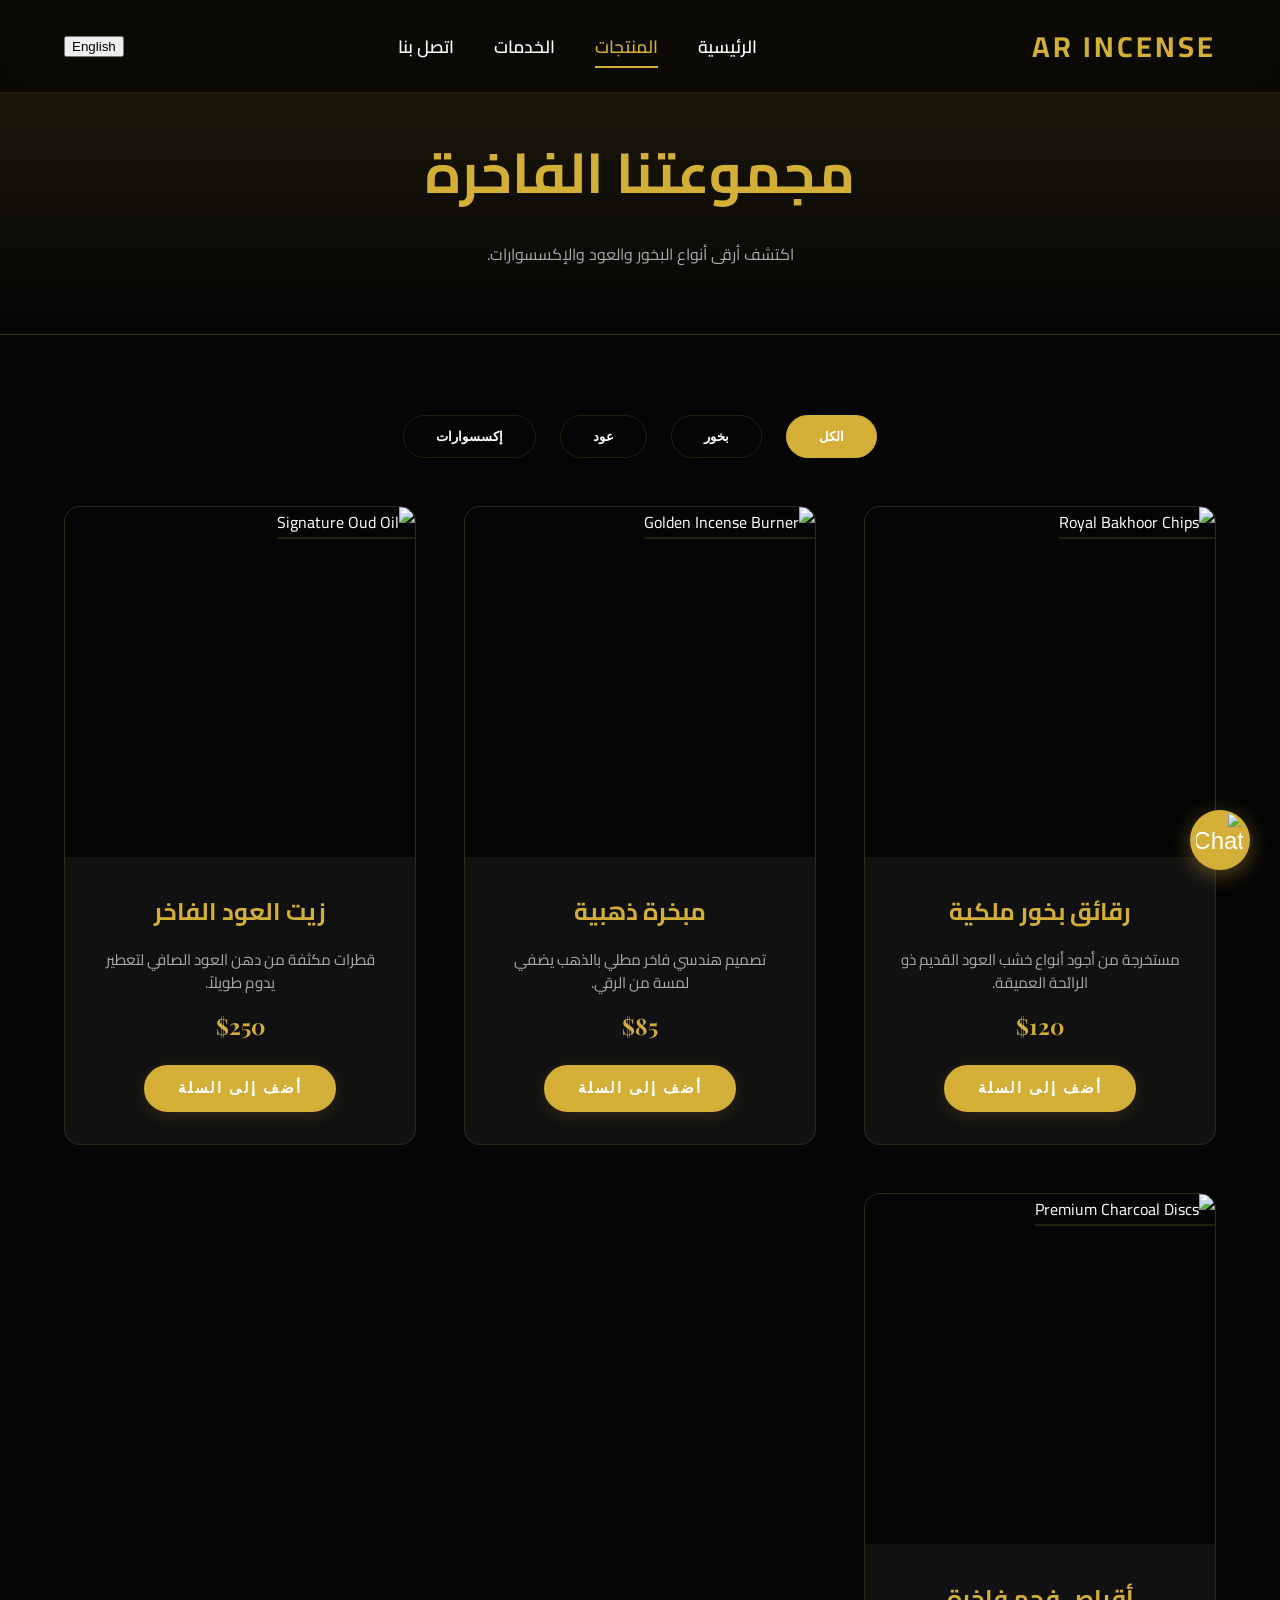
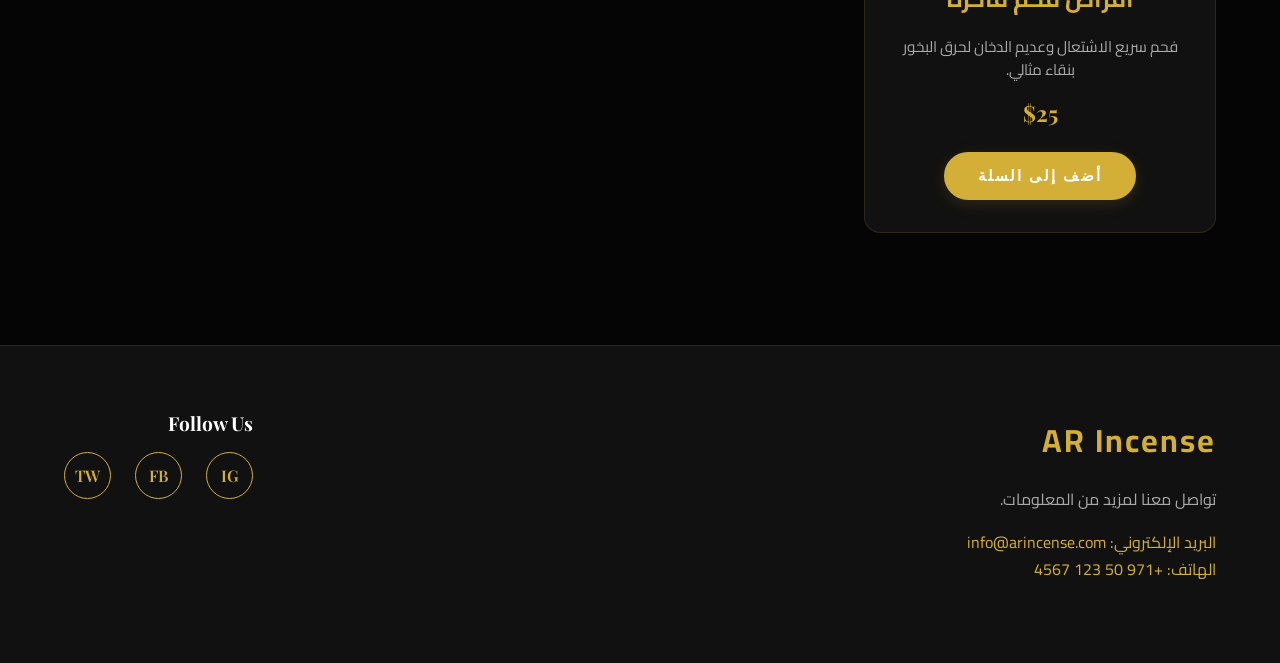
==== products.html @ 6576920e "Upload full project" ====
<!DOCTYPE html>
<html lang="ar" dir="rtl">
<head>
    <meta charset="UTF-8">
    <meta name="viewport" content="width=device-width, initial-scale=1.0">
    <title>AR Incense - Products</title>
    <meta name="description" content="Shop our premium collection of Bakhoor, Oud, and Accessories.">
    <link rel="preconnect" href="https://fonts.googleapis.com">
    <link rel="preconnect" href="https://fonts.gstatic.com" crossorigin>
    <link href="https://fonts.googleapis.com/css2?family=Cairo:wght@400;600;700&family=Playfair+Display:wght@400;600;700&display=swap" rel="stylesheet">
    <link rel="stylesheet" href="styles.css">
</head>
<body>

    <nav>
        <a href="index.html" class="logo">AR Incense</a>
        <div class="nav-links">
            <a href="index.html"><span class="ar">الرئيسية</span><span class="en">Home</span></a>
            <a href="products.html" class="active"><span class="ar">المنتجات</span><span class="en">Products</span></a>
            <a href="services.html"><span class="ar">الخدمات</span><span class="en">Services</span></a>
            <a href="contact.html"><span class="ar">اتصل بنا</span><span class="en">Contact</span></a>
        </div>
        <button class="lang-switch" onclick="toggleLanguage()">
            <span class="ar">English</span><span class="en">العربية</span>
        </button>
    </nav>

    <header class="page-header animate-on-scroll">
        <h1><span class="ar">مجموعتنا الفاخرة</span><span class="en">Our Premium Collection</span></h1>
        <p><span class="ar">اكتشف أرقى أنواع البخور والعود والإكسسوارات.</span><span class="en">Discover the finest Bakhoor, Oud, and Accessories.</span></p>
    </header>

    <section class="products-section">
        <div class="category-filters animate-on-scroll">
            <button class="filter-btn active"><span class="ar">الكل</span><span class="en">All</span></button>
            <button class="filter-btn"><span class="ar">بخور</span><span class="en">Bakhoor</span></button>
            <button class="filter-btn"><span class="ar">عود</span><span class="en">Oud</span></button>
            <button class="filter-btn"><span class="ar">إكسسوارات</span><span class="en">Accessories</span></button>
        </div>

        <div class="products-grid">
            
            <div class="product-card animate-on-scroll">
                <div class="product-image-container">
                    <img src="file:///C:/Users/DELL/.gemini/antigravity/brain/9aa77564-5ab5-425c-9813-e8d67de1e13e/product_bakhoor_1777646682781.png" alt="Royal Bakhoor Chips" class="product-image">
                </div>
                <div class="product-info">
                    <h3><span class="ar">رقائق بخور ملكية</span><span class="en">Royal Bakhoor Chips</span></h3>
                    <p class="product-desc"><span class="ar">مستخرجة من أجود أنواع خشب العود القديم ذو الرائحة العميقة.</span><span class="en">Extracted from the finest aged agarwood with a deep, lingering scent.</span></p>
                    <div class="product-price">$120</div>
                    <button class="btn" style="padding: 0.8rem 2rem; font-size: 0.95rem;"><span class="ar">أضف إلى السلة</span><span class="en">Add to Cart</span></button>
                </div>
            </div>

            <div class="product-card animate-on-scroll">
                <div class="product-image-container">
                    <img src="file:///C:/Users/DELL/.gemini/antigravity/brain/9aa77564-5ab5-425c-9813-e8d67de1e13e/product_burner_1777646696577.png" alt="Golden Incense Burner" class="product-image">
                </div>
                <div class="product-info">
                    <h3><span class="ar">مبخرة ذهبية</span><span class="en">Golden Incense Burner</span></h3>
                    <p class="product-desc"><span class="ar">تصميم هندسي فاخر مطلي بالذهب يضفي لمسة من الرقي.</span><span class="en">A luxurious geometric design with gold plating that adds a touch of elegance.</span></p>
                    <div class="product-price">$85</div>
                    <button class="btn" style="padding: 0.8rem 2rem; font-size: 0.95rem;"><span class="ar">أضف إلى السلة</span><span class="en">Add to Cart</span></button>
                </div>
            </div>

            <div class="product-card animate-on-scroll">
                <div class="product-image-container">
                    <img src="file:///C:/Users/DELL/.gemini/antigravity/brain/9aa77564-5ab5-425c-9813-e8d67de1e13e/product_oud_1777646800019.png" alt="Signature Oud Oil" class="product-image">
                </div>
                <div class="product-info">
                    <h3><span class="ar">زيت العود الفاخر</span><span class="en">Signature Oud Oil</span></h3>
                    <p class="product-desc"><span class="ar">قطرات مكثفة من دهن العود الصافي لتعطير يدوم طويلاً.</span><span class="en">Intense drops of pure oud oil for a fragrance that lasts all day.</span></p>
                    <div class="product-price">$250</div>
                    <button class="btn" style="padding: 0.8rem 2rem; font-size: 0.95rem;"><span class="ar">أضف إلى السلة</span><span class="en">Add to Cart</span></button>
                </div>
            </div>

            <div class="product-card animate-on-scroll">
                <div class="product-image-container">
                    <img src="file:///C:/Users/DELL/.gemini/antigravity/brain/9aa77564-5ab5-425c-9813-e8d67de1e13e/product_charcoal_1777646814030.png" alt="Premium Charcoal Discs" class="product-image">
                </div>
                <div class="product-info">
                    <h3><span class="ar">أقراص فحم فاخرة</span><span class="en">Premium Charcoal Discs</span></h3>
                    <p class="product-desc"><span class="ar">فحم سريع الاشتعال وعديم الدخان لحرق البخور بنقاء مثالي.</span><span class="en">Quick-lighting, smokeless charcoal for the perfect, pure burn.</span></p>
                    <div class="product-price">$25</div>
                    <button class="btn" style="padding: 0.8rem 2rem; font-size: 0.95rem;"><span class="ar">أضف إلى السلة</span><span class="en">Add to Cart</span></button>
                </div>
            </div>

        </div>
    </section>

    <footer>
        <div class="footer-brand">
            <h3>AR Incense</h3>
            <p><span class="ar">تواصل معنا لمزيد من المعلومات.</span><span class="en">Contact us for more information.</span></p>
            <p style="margin-top: 1rem; color: var(--color-gold);">
                <span class="ar">البريد الإلكتروني:</span><span class="en">Email:</span> info@arincense.com<br>
                <span class="ar">الهاتف:</span><span class="en">Tel:</span> +971 50 123 4567
            </p>
        </div>
        <div>
            <h4 style="color: var(--color-text); margin-bottom: 1rem; font-family: var(--font-en); font-size: 1.2rem;">Follow Us</h4>
            <div class="social-icons">
                <a href="#" class="social-icon">IG</a>
                <a href="#" class="social-icon">FB</a>
                <a href="#" class="social-icon">TW</a>
            </div>
        </div>
    </footer>

    <script src="main.js"></script>
</body>
</html>
---- styles.css ----
:root {
    --color-bg: #050505;
    --color-surface: #111111;
    --color-gold: #d4af37;
    --color-gold-hover: #f1c40f;
    --color-text: #ffffff;
    --color-text-muted: #aaaaaa;
    --color-border: rgba(212, 175, 55, 0.15);
    --color-nav-bg: rgba(5, 5, 5, 0.85);
    --color-shadow: rgba(0, 0, 0, 0.5);
    --transition: all 0.4s cubic-bezier(0.165, 0.84, 0.44, 1);
    --font-ar: 'Cairo', sans-serif;
    --font-en: 'Playfair Display', serif;
}

:root[data-theme="light"] {
    --color-bg: #fdfbf7;
    --color-surface: #ffffff;
    --color-gold: #b5922e;
    --color-gold-hover: #8e7223;
    --color-text: #111111;
    --color-text-muted: #555555;
    --color-border: rgba(181, 146, 46, 0.2);
    --color-nav-bg: rgba(253, 251, 247, 0.9);
    --color-shadow: rgba(181, 146, 46, 0.1);
}

html {
    scroll-behavior: smooth;
}

html[lang="ar"] {
    font-family: var(--font-ar);
}

html[lang="en"] {
    font-family: var(--font-en);
}

body {
    margin: 0;
    padding: 0;
    background-color: var(--color-bg);
    color: var(--color-text);
    overflow-x: hidden;
    transition: background-color var(--transition), color var(--transition);
}

/* Page Transition Animation */
body {
    animation: fadePageIn 0.8s ease forwards;
}

@keyframes fadePageIn {
    from { opacity: 0; }
    to { opacity: 1; }
}

/* Typography */
h1, h2, h3, h4 {
    color: var(--color-gold);
    margin: 0 0 1rem 0;
    font-weight: 700;
}

p {
    line-height: 1.7;
    color: var(--color-text-muted);
}

/* Animations */
@keyframes fadeIn {
    from { opacity: 0; transform: translateY(30px); }
    to { opacity: 1; transform: translateY(0); }
}

.animate-on-scroll {
    opacity: 0;
    transform: translateY(40px);
    transition: opacity 0.8s cubic-bezier(0.165, 0.84, 0.44, 1), transform 0.8s cubic-bezier(0.165, 0.84, 0.44, 1);
}

.animate-on-scroll.visible {
    opacity: 1;
    transform: translateY(0);
}

/* Navbar */
nav {
    position: fixed;
    top: 0;
    left: 0;
    right: 0;
    background: var(--color-nav-bg);
    backdrop-filter: blur(15px);
    padding: 1.2rem 5%;
    display: flex;
    justify-content: space-between;
    align-items: center;
    z-index: 1000;
    border-bottom: 1px solid var(--color-border);
    transition: background var(--transition), border var(--transition);
}

.logo {
    font-size: 1.8rem;
    font-weight: 700;
    color: var(--color-gold);
    text-decoration: none;
    letter-spacing: 3px;
    text-transform: uppercase;
}

.nav-links {
    display: flex;
    gap: 2.5rem;
    align-items: center;
}

.nav-links a {
    color: var(--color-text);
    text-decoration: none;
    font-weight: 600;
    font-size: 1.1rem;
    transition: var(--transition);
    position: relative;
}

.nav-links a::after {
    content: '';
    position: absolute;
    bottom: -5px;
    left: 0;
    right: 0;
    height: 2px;
    background: var(--color-gold);
    transform: scaleX(0);
    transition: transform 0.3s ease;
    transform-origin: right;
}

html[lang="en"] .nav-links a::after {
    transform-origin: left;
}

.nav-links a:hover, .nav-links a.active {
    color: var(--color-gold);
}

.nav-links a:hover::after, .nav-links a.active::after {
    transform: scaleX(1);
}

.controls {
    display: flex;
    gap: 1rem;
    align-items: center;
}

.toggle-btn {
    background: transparent;
    border: 1px solid var(--color-gold);
    color: var(--color-gold);
    padding: 0.6rem 1.2rem;
    cursor: pointer;
    border-radius: 30px;
    font-family: inherit;
    font-weight: 600;
    font-size: 1rem;
    transition: var(--transition);
    display: flex;
    align-items: center;
    justify-content: center;
}

.toggle-btn:hover {
    background: var(--color-gold);
    color: var(--color-surface);
    box-shadow: 0 0 15px rgba(212, 175, 55, 0.3);
}

/* Page Header */
.page-header {
    padding: 120px 5% 50px;
    text-align: center;
    background: linear-gradient(to bottom, var(--color-border), transparent);
    border-bottom: 1px solid var(--color-border);
    margin-bottom: 3rem;
}

.page-header h1 {
    font-size: 3.5rem;
    margin-bottom: 1rem;
}

/* Hero Section */
.hero {
    height: 100vh;
    display: flex;
    align-items: center;
    justify-content: center;
    text-align: center;
    position: relative;
    padding: 0 5%;
    overflow: hidden;
}

.hero-video {
    position: absolute;
    top: 50%;
    left: 50%;
    min-width: 100%;
    min-height: 100%;
    width: auto;
    height: auto;
    transform: translateX(-50%) translateY(-50%);
    z-index: -2;
    object-fit: cover;
}

.hero-overlay {
    position: absolute;
    top: 0;
    left: 0;
    width: 100%;
    height: 100%;
    background: rgba(0, 0, 0, 0.6);
    z-index: -1;
    transition: background var(--transition);
}

:root[data-theme="light"] .hero-overlay {
    background: rgba(0, 0, 0, 0.3);
}

.hero-content {
    max-width: 900px;
    animation: fadeIn 2s cubic-bezier(0.165, 0.84, 0.44, 1) forwards;
}

.hero h1 {
    font-size: 5rem;
    margin-bottom: 1.5rem;
    text-shadow: 0 4px 15px var(--color-shadow);
    letter-spacing: 1px;
}

.hero p {
    font-size: 1.4rem;
    margin-bottom: 3rem;
    color: var(--color-text);
    text-shadow: 0 2px 10px var(--color-shadow);
}

/* The Royal Experience */
.royal-section {
    padding: 7rem 5%;
    background: var(--color-bg);
}
.royal-container {
    max-width: 1200px;
    margin: 0 auto;
    display: flex;
    align-items: center;
    gap: 4rem;
}
.royal-video-wrapper {
    flex: 1;
    border: 3px solid var(--color-gold);
    border-radius: 16px;
    overflow: hidden;
    position: relative;
    box-shadow: 0 15px 40px var(--color-shadow);
}
.royal-video {
    width: 100%;
    display: block;
    object-fit: cover;
}
.royal-text {
    flex: 1;
}
.royal-text h2 {
    font-size: 2.5rem;
    margin-bottom: 1.5rem;
}
@media (max-width: 900px) {
    .royal-container {
        flex-direction: column;
    }
}

/* Buttons */
.btn {
    display: inline-block;
    background: var(--color-gold);
    color: #fff;
    padding: 1.2rem 3rem;
    text-decoration: none;
    font-weight: 700;
    font-size: 1.1rem;
    border-radius: 50px;
    transition: var(--transition);
    text-transform: uppercase;
    letter-spacing: 2px;
    border: 2px solid var(--color-gold);
    box-shadow: 0 4px 15px var(--color-border);
    cursor: pointer;
}

.btn:hover {
    background: transparent;
    color: var(--color-gold);
    box-shadow: 0 0 25px rgba(212, 175, 55, 0.5);
    transform: translateY(-3px);
}

/* Products Grid */
.products-section {
    padding: 2rem 5% 7rem;
}

.section-title {
    text-align: center;
    font-size: 3rem;
    margin-bottom: 4rem;
    letter-spacing: 1px;
}

.products-grid {
    display: grid;
    grid-template-columns: repeat(auto-fit, minmax(280px, 1fr));
    gap: 3rem;
}

.product-card {
    background: var(--color-surface);
    border-radius: 16px;
    overflow: hidden;
    transition: var(--transition);
    position: relative;
    border: 1px solid var(--color-border);
}

.product-card:hover {
    transform: scale(1.04) translateY(-10px);
    box-shadow: 0 25px 50px var(--color-shadow), 0 0 30px var(--color-border);
    border-color: var(--color-gold);
    z-index: 2;
}

.product-image-container {
    overflow: hidden;
    height: 350px;
    background: var(--color-bg);
}

.product-image {
    width: 100%;
    height: 100%;
    object-fit: cover;
    transition: transform 0.8s ease;
    border-bottom: 2px solid var(--color-border);
}

.product-card:hover .product-image {
    transform: scale(1.1);
    border-bottom-color: var(--color-gold);
}

.product-info {
    padding: 2rem;
    text-align: center;
}

.product-info h3 {
    font-size: 1.5rem;
    margin-bottom: 0.5rem;
}

.product-desc {
    font-size: 0.95rem;
    color: var(--color-text-muted);
    margin-bottom: 1rem;
    line-height: 1.5;
}

.product-price {
    color: var(--color-gold);
    font-size: 1.4rem;
    font-weight: 700;
    margin-bottom: 1.5rem;
    font-family: var(--font-en);
}

/* Category Filters */
.category-filters {
    display: flex;
    justify-content: center;
    gap: 1.5rem;
    margin-bottom: 3rem;
    flex-wrap: wrap;
}

.filter-btn {
    background: transparent;
    color: var(--color-text);
    border: 1px solid var(--color-border);
    padding: 0.8rem 2rem;
    border-radius: 30px;
    cursor: pointer;
    transition: var(--transition);
    font-weight: 600;
}

.filter-btn:hover, .filter-btn.active {
    background: var(--color-gold);
    color: #fff;
    border-color: var(--color-gold);
}

/* Features/Services */
.features {
    padding: 7rem 5%;
    background: var(--color-surface);
    display: grid;
    grid-template-columns: repeat(auto-fit, minmax(300px, 1fr));
    gap: 3rem;
    text-align: center;
}

.feature-card {
    padding: 3rem 2rem;
    border: 1px solid var(--color-border);
    border-radius: 16px;
    background: var(--color-surface);
    transition: var(--transition);
}

.feature-card:hover {
    transform: translateY(-15px);
    border-color: var(--color-gold);
    box-shadow: 0 20px 40px var(--color-shadow);
}

.feature-icon {
    font-size: 3.5rem;
    margin-bottom: 1.5rem;
    filter: drop-shadow(0 0 10px rgba(212,175,55,0.4));
}

/* Contact Forms */
.contact-container {
    max-width: 1000px;
    margin: 0 auto;
    padding: 2rem 5% 7rem;
    display: grid;
    grid-template-columns: 1fr 1fr;
    gap: 4rem;
}

.contact-info-block {
    background: var(--color-surface);
    padding: 3rem;
    border-radius: 16px;
    border: 1px solid var(--color-border);
}

.contact-form {
    display: flex;
    flex-direction: column;
    gap: 1.5rem;
}

.form-group {
    display: flex;
    flex-direction: column;
    gap: 0.5rem;
}

.form-group label {
    font-weight: 600;
    color: var(--color-gold);
}

.form-group input, .form-group textarea {
    padding: 1rem;
    border-radius: 8px;
    border: 1px solid var(--color-border);
    background: var(--color-bg);
    color: var(--color-text);
    font-family: inherit;
    transition: var(--transition);
}

.form-group input:focus, .form-group textarea:focus {
    outline: none;
    border-color: var(--color-gold);
    box-shadow: 0 0 10px rgba(212, 175, 55, 0.2);
}

/* Footer */
footer {
    background: var(--color-surface);
    padding: 4rem 5%;
    border-top: 1px solid var(--color-border);
    display: flex;
    justify-content: space-between;
    align-items: flex-start;
    flex-wrap: wrap;
    gap: 3rem;
}

.footer-brand h3 {
    font-size: 2rem;
    letter-spacing: 2px;
    margin-bottom: 1rem;
}

.social-icons {
    display: flex;
    gap: 1.5rem;
    margin-top: 1rem;
}

.social-icon {
    width: 45px;
    height: 45px;
    border-radius: 50%;
    border: 1px solid var(--color-gold);
    display: flex;
    align-items: center;
    justify-content: center;
    color: var(--color-gold);
    text-decoration: none;
    transition: var(--transition);
    font-weight: 600;
    font-family: var(--font-en);
}

.social-icon:hover {
    background: var(--color-gold);
    color: #fff;
    transform: translateY(-5px);
    box-shadow: 0 5px 15px rgba(212, 175, 55, 0.4);
}

/* Quiz Section */
.quiz-section {
    padding: 4rem 5%;
    background: var(--color-bg);
    text-align: center;
    margin-bottom: 5rem;
}

.quiz-container {
    max-width: 600px;
    margin: 0 auto;
    background: var(--color-surface);
    padding: 3rem;
    border-radius: 16px;
    border: 1px solid var(--color-border);
    box-shadow: 0 10px 30px var(--color-shadow);
}

.quiz-question {
    font-size: 1.5rem;
    margin-bottom: 2rem;
    color: var(--color-gold);
}

.quiz-options {
    display: flex;
    flex-direction: column;
    gap: 1rem;
}

.quiz-option {
    background: var(--color-bg);
    border: 1px solid var(--color-border);
    padding: 1rem;
    border-radius: 8px;
    color: var(--color-text);
    cursor: pointer;
    transition: var(--transition);
    font-size: 1.1rem;
}

.quiz-option:hover {
    border-color: var(--color-gold);
    color: var(--color-gold);
}

/* Chatbot */
.chatbot-widget {
    position: fixed;
    bottom: 30px;
    right: 30px;
    z-index: 9999;
    display: flex;
    flex-direction: column;
    align-items: flex-end;
}

.chatbot-btn {
    width: 60px;
    height: 60px;
    border-radius: 50%;
    background: var(--color-gold);
    color: #fff;
    border: none;
    cursor: pointer;
    box-shadow: 0 5px 20px rgba(212, 175, 55, 0.4);
    display: flex;
    align-items: center;
    justify-content: center;
    font-size: 1.5rem;
    transition: transform 0.3s ease;
}

.chatbot-btn:hover {
    transform: scale(1.1);
}

.chatbot-btn img {
    width: 100%;
    height: 100%;
    object-fit: cover;
    border-radius: 50%;
}

.chatbot-window {
    width: 350px;
    height: 450px;
    background: var(--color-surface);
    border: 1px solid var(--color-border);
    border-radius: 16px;
    margin-bottom: 1rem;
    box-shadow: 0 10px 40px var(--color-shadow);
    display: none;
    flex-direction: column;
    overflow: hidden;
    animation: fadeIn 0.3s ease;
}

.chatbot-header {
    background: var(--color-gold);
    color: #fff;
    padding: 1rem;
    font-weight: 700;
    display: flex;
    justify-content: space-between;
    align-items: center;
}

.chatbot-close {
    background: transparent;
    border: none;
    color: #fff;
    font-size: 1.5rem;
    cursor: pointer;
}

.chatbot-body {
    flex: 1;
    padding: 1rem;
    overflow-y: auto;
    display: flex;
    flex-direction: column;
    gap: 1rem;
}

.chat-msg {
    padding: 0.8rem 1rem;
    border-radius: 12px;
    max-width: 80%;
    line-height: 1.4;
    font-size: 0.95rem;
}

.chat-bot {
    background: var(--color-bg);
    color: var(--color-text);
    align-self: flex-start;
    border: 1px solid var(--color-border);
}

.chat-user {
    background: var(--color-gold);
    color: #fff;
    align-self: flex-end;
}

.chatbot-input {
    display: flex;
    padding: 1rem;
    border-top: 1px solid var(--color-border);
    background: var(--color-bg);
}

.chatbot-input input {
    flex: 1;
    padding: 0.8rem;
    border: 1px solid var(--color-border);
    border-radius: 30px;
    background: var(--color-surface);
    color: var(--color-text);
    outline: none;
}

.chatbot-input input:focus {
    border-color: var(--color-gold);
}

.chatbot-input button {
    background: transparent;
    border: none;
    color: var(--color-gold);
    padding: 0 1rem;
    font-weight: bold;
    cursor: pointer;
}

@media (max-width: 900px) {
    .contact-container {
        grid-template-columns: 1fr;
    }
    .hero h1 { font-size: 3.5rem; }
    .nav-links { display: none; }
    .hero p { font-size: 1.2rem; }
}

/* Data-en and Data-ar hiding logic */
html[lang="ar"] .en { display: none; }
html[lang="en"] .ar { display: none; }
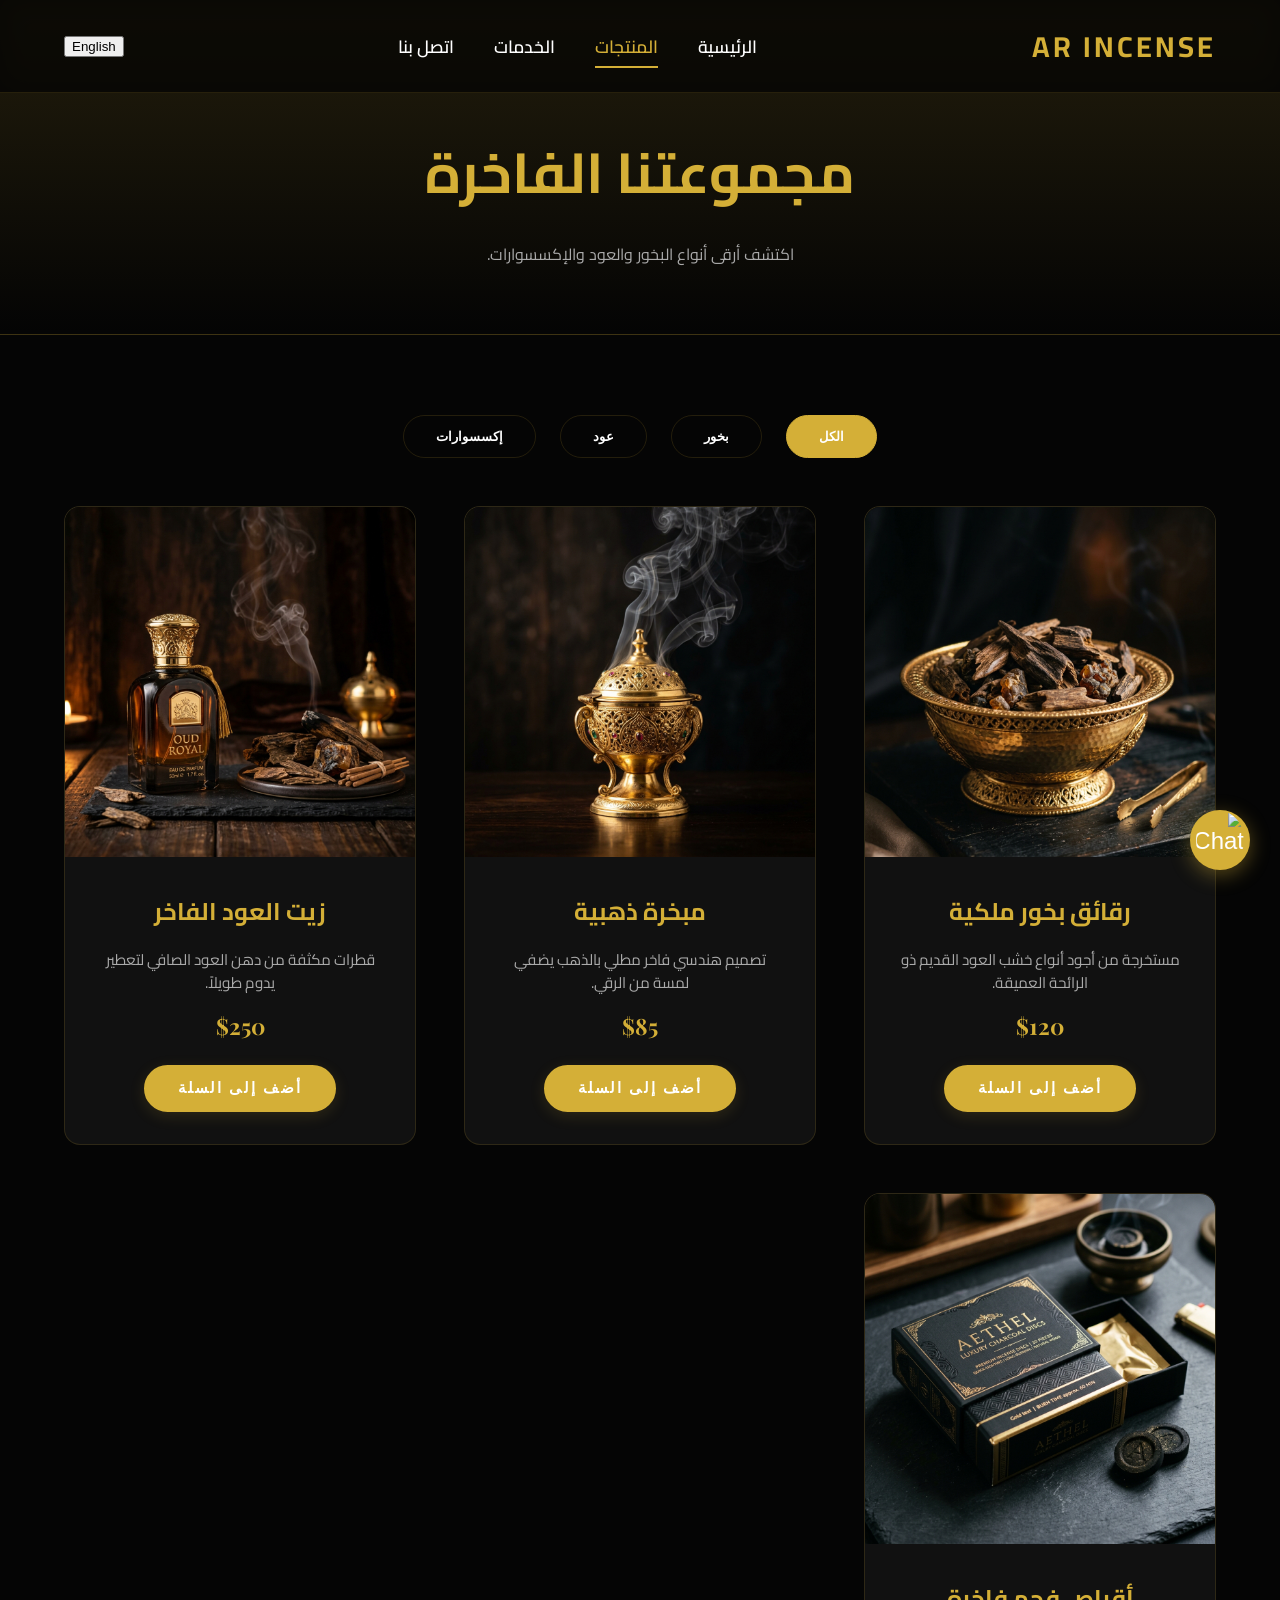
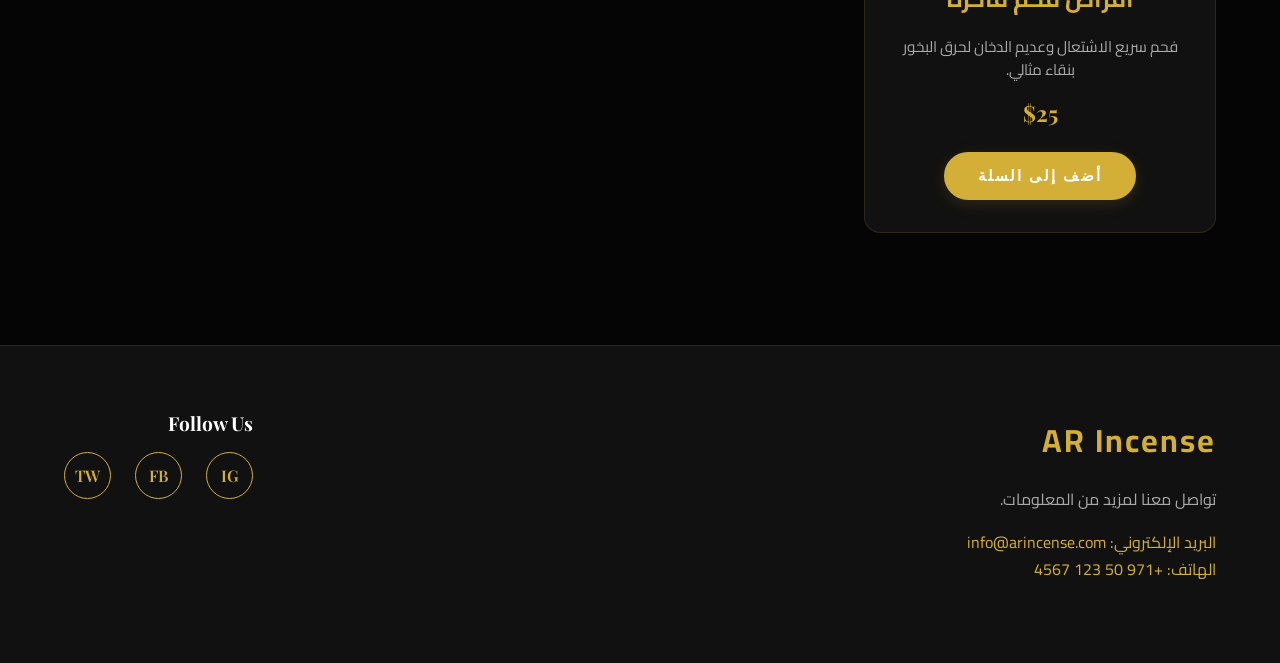
==== commit 36cd9df7: "Update website code" ====
--- a/products.html
+++ b/products.html
@@ -42,7 +42,7 @@
             
             <div class="product-card animate-on-scroll">
                 <div class="product-image-container">
-                    <img src="file:///C:/Users/DELL/.gemini/antigravity/brain/9aa77564-5ab5-425c-9813-e8d67de1e13e/product_bakhoor_1777646682781.png" alt="Royal Bakhoor Chips" class="product-image">
+                    <img src="product_bakhoor_1777646682781.png" alt="Royal Bakhoor Chips" class="product-image">
                 </div>
                 <div class="product-info">
                     <h3><span class="ar">رقائق بخور ملكية</span><span class="en">Royal Bakhoor Chips</span></h3>
@@ -54,7 +54,7 @@
 
             <div class="product-card animate-on-scroll">
                 <div class="product-image-container">
-                    <img src="file:///C:/Users/DELL/.gemini/antigravity/brain/9aa77564-5ab5-425c-9813-e8d67de1e13e/product_burner_1777646696577.png" alt="Golden Incense Burner" class="product-image">
+                    <img src="product_burner_1777646696577.png" alt="Golden Incense Burner" class="product-image">
                 </div>
                 <div class="product-info">
                     <h3><span class="ar">مبخرة ذهبية</span><span class="en">Golden Incense Burner</span></h3>
@@ -66,7 +66,7 @@
 
             <div class="product-card animate-on-scroll">
                 <div class="product-image-container">
-                    <img src="file:///C:/Users/DELL/.gemini/antigravity/brain/9aa77564-5ab5-425c-9813-e8d67de1e13e/product_oud_1777646800019.png" alt="Signature Oud Oil" class="product-image">
+                    <img src="product_oud_1777646800019.png" alt="Signature Oud Oil" class="product-image">
                 </div>
                 <div class="product-info">
                     <h3><span class="ar">زيت العود الفاخر</span><span class="en">Signature Oud Oil</span></h3>
@@ -78,7 +78,7 @@
 
             <div class="product-card animate-on-scroll">
                 <div class="product-image-container">
-                    <img src="file:///C:/Users/DELL/.gemini/antigravity/brain/9aa77564-5ab5-425c-9813-e8d67de1e13e/product_charcoal_1777646814030.png" alt="Premium Charcoal Discs" class="product-image">
+                    <img src="product_charcoal_1777646814030.png" alt="Premium Charcoal Discs" class="product-image">
                 </div>
                 <div class="product-info">
                     <h3><span class="ar">أقراص فحم فاخرة</span><span class="en">Premium Charcoal Discs</span></h3>
